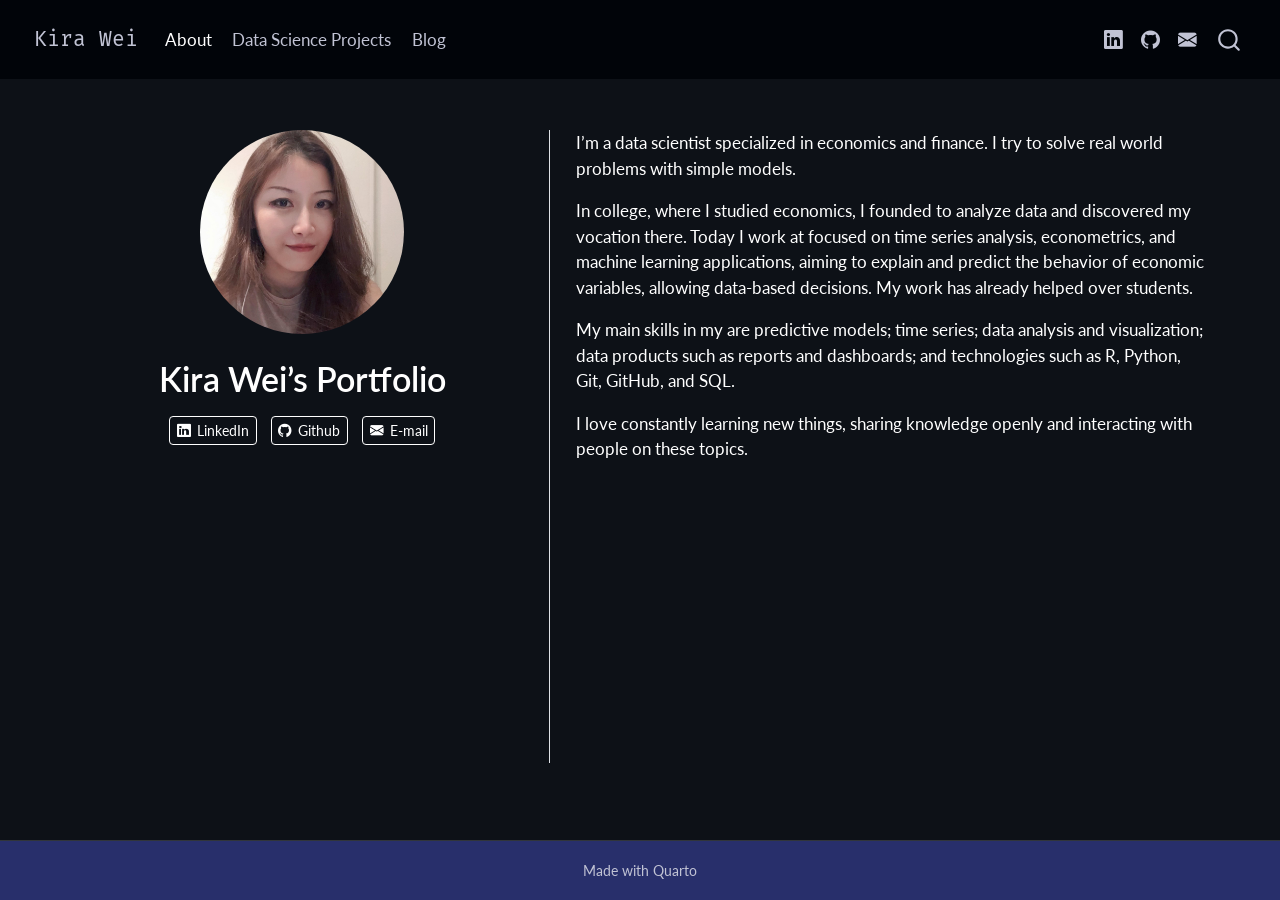
==== docs/index.html @ 777007a1 "initial commit of quarto website" ====
<!DOCTYPE html>
<html xmlns="http://www.w3.org/1999/xhtml" lang="en" xml:lang="en"><head>

<meta charset="utf-8">
<meta name="generator" content="quarto-1.8.25">

<meta name="viewport" content="width=device-width, initial-scale=1.0, user-scalable=yes">

<meta name="author" content="">

<title>Fernando da Silva — Portfolio and blog of a half Data Scientist half Macroeconomist – Kira Wei</title>
<style>
code{white-space: pre-wrap;}
span.smallcaps{font-variant: small-caps;}
div.columns{display: flex; gap: min(4vw, 1.5em);}
div.column{flex: auto; overflow-x: auto;}
div.hanging-indent{margin-left: 1.5em; text-indent: -1.5em;}
ul.task-list{list-style: none;}
ul.task-list li input[type="checkbox"] {
  width: 0.8em;
  margin: 0 0.8em 0.2em -1em; /* quarto-specific, see https://github.com/quarto-dev/quarto-cli/issues/4556 */ 
  vertical-align: middle;
}
</style>


<script src="site_libs/quarto-nav/quarto-nav.js"></script>
<script src="site_libs/quarto-nav/headroom.min.js"></script>
<script src="site_libs/clipboard/clipboard.min.js"></script>
<script src="site_libs/quarto-search/autocomplete.umd.js"></script>
<script src="site_libs/quarto-search/fuse.min.js"></script>
<script src="site_libs/quarto-search/quarto-search.js"></script>
<meta name="quarto:offset" content="./">
<link href="./images/kirawei.png" rel="icon" type="image/png">
<script src="site_libs/quarto-html/quarto.js" type="module"></script>
<script src="site_libs/quarto-html/tabsets/tabsets.js" type="module"></script>
<script src="site_libs/quarto-html/axe/axe-check.js" type="module"></script>
<script src="site_libs/quarto-html/popper.min.js"></script>
<script src="site_libs/quarto-html/tippy.umd.min.js"></script>
<link href="site_libs/quarto-html/tippy.css" rel="stylesheet">
<link href="site_libs/quarto-html/quarto-syntax-highlighting-dark-e1acd5637c463893ad826fee27f89eaf.css" rel="stylesheet" id="quarto-text-highlighting-styles">
<script src="site_libs/bootstrap/bootstrap.min.js"></script>
<link href="site_libs/bootstrap/bootstrap-icons.css" rel="stylesheet">
<link href="site_libs/bootstrap/bootstrap-3260d866896717bf08a0df898a0d5767.min.css" rel="stylesheet" append-hash="true" id="quarto-bootstrap" data-mode="dark">
<script id="quarto-search-options" type="application/json">{
  "location": "navbar",
  "copy-button": false,
  "collapse-after": 3,
  "panel-placement": "end",
  "type": "overlay",
  "limit": 50,
  "keyboard-shortcut": [
    "f",
    "/",
    "s"
  ],
  "show-item-context": false,
  "language": {
    "search-no-results-text": "No results",
    "search-matching-documents-text": "matching documents",
    "search-copy-link-title": "Copy link to search",
    "search-hide-matches-text": "Hide additional matches",
    "search-more-match-text": "more match in this document",
    "search-more-matches-text": "more matches in this document",
    "search-clear-button-title": "Clear",
    "search-text-placeholder": "",
    "search-detached-cancel-button-title": "Cancel",
    "search-submit-button-title": "Submit",
    "search-label": "Search"
  }
}</script>


<link rel="stylesheet" href="styles/css/styles.css">
<meta property="og:title" content="Fernando da Silva — Portfolio and blog of a half Data Scientist half Macroeconomist">
<meta property="og:image" content="https://fortietwo.com/images/kirawei.png">
<meta property="og:site_name" content="Kira Wei">
<meta property="og:image:height" content="800">
<meta property="og:image:width" content="800">
</head>

<body class="nav-fixed quarto-light">

<div id="quarto-search-results"></div>
  <header id="quarto-header" class="headroom fixed-top">
    <nav class="navbar navbar-expand-lg " data-bs-theme="dark">
      <div class="navbar-container container-fluid">
      <div class="navbar-brand-container mx-auto">
    <a href="./index.html" class="navbar-brand navbar-brand-logo">
    </a>
    <a class="navbar-brand" href="./index.html">
    <span class="navbar-title">Kira Wei</span>
    </a>
  </div>
            <div id="quarto-search" class="" title="Search"></div>
          <button class="navbar-toggler" type="button" data-bs-toggle="collapse" data-bs-target="#navbarCollapse" aria-controls="navbarCollapse" role="menu" aria-expanded="false" aria-label="Toggle navigation" onclick="if (window.quartoToggleHeadroom) { window.quartoToggleHeadroom(); }">
  <span class="navbar-toggler-icon"></span>
</button>
          <div class="collapse navbar-collapse" id="navbarCollapse">
            <ul class="navbar-nav navbar-nav-scroll me-auto">
  <li class="nav-item">
    <a class="nav-link active" href="./index.html" aria-current="page"> 
<span class="menu-text">About</span></a>
  </li>  
  <li class="nav-item">
    <a class="nav-link" href="./projects.html"> 
<span class="menu-text">Data Science Projects</span></a>
  </li>  
  <li class="nav-item">
    <a class="nav-link" href="./projects.html"> 
<span class="menu-text">Blog</span></a>
  </li>  
</ul>
            <ul class="navbar-nav navbar-nav-scroll ms-auto">
  <li class="nav-item compact">
    <a class="nav-link" href="https://www.linkedin.com/in/mengjiawei/"> <i class="bi bi-linkedin" role="img">
</i> 
<span class="menu-text"></span></a>
  </li>  
  <li class="nav-item compact">
    <a class="nav-link" href="https://github.com/kirawei2025"> <i class="bi bi-github" role="img">
</i> 
<span class="menu-text"></span></a>
  </li>  
  <li class="nav-item compact">
    <a class="nav-link" href="mailto:kiraofsimon@gmail.com"> <i class="bi bi-envelope-fill" role="img">
</i> 
<span class="menu-text"></span></a>
  </li>  
</ul>
          </div> <!-- /navcollapse -->
            <div class="quarto-navbar-tools">
</div>
      </div> <!-- /container-fluid -->
    </nav>
</header>
<!-- content -->
<div id="quarto-content" class="quarto-container page-columns page-rows-contents page-layout-full page-navbar">
<!-- sidebar -->
<!-- margin-sidebar -->
    
<!-- main -->
<div class="quarto-about-trestles column-page">
  <div class="about-entity">
    <img src="images/kirawei.png" class="about-image
  round " style="height: 12em; width: 12em;">
<header id="title-block-header" class="quarto-title-block default">
<div class="quarto-title">
<h1 class="title">Kira Wei’s Portfolio</h1>
</div>
<div class="quarto-title-meta column-page">
  </div>
</header>
    <div class="about-links">
  <a href="https://www.linkedin.com/in/mengjiawei/" class="about-link" rel="" target="">
    <i class="bi bi-linkedin"></i>
     <span class="about-link-text">LinkedIn</span>
  </a>
  <a href="https://github.com/kirawei2025" class="about-link" rel="" target="">
    <i class="bi bi-github"></i>
     <span class="about-link-text">Github</span>
  </a>
  <a href="mailto:kiraofsimon@gmail.com" class="about-link" rel="" target="">
    <i class="bi bi-envelope-fill"></i>
     <span class="about-link-text">E-mail</span>
  </a>
</div>
  </div>
  <div class="about-contents"><main class="content column-page" id="quarto-document-content">
<div id="abouten">
<p>I’m a data scientist specialized in economics and finance. I try to solve real world problems with simple models.</p>
<p>In college, where I studied economics, I founded to analyze data and discovered my vocation there. Today I work at focused on time series analysis, econometrics, and machine learning applications, aiming to explain and predict the behavior of economic variables, allowing data-based decisions. My work has already helped over students.</p>
<p>My main skills in my are predictive models; time series; data analysis and visualization; data products such as reports and dashboards; and technologies such as R, Python, Git, GitHub, and SQL.</p>
<p>I love constantly learning new things, sharing knowledge openly and interacting with people on these topics.</p>
</div>
<script src="styles/js/txt-animate.js"></script>
<script src="styles/js/txt-showhide.js"></script>


</main></div>
</div>
 <!-- /main -->
<script id="quarto-html-after-body" type="application/javascript">
  window.document.addEventListener("DOMContentLoaded", function (event) {
    const isCodeAnnotation = (el) => {
      for (const clz of el.classList) {
        if (clz.startsWith('code-annotation-')) {                     
          return true;
        }
      }
      return false;
    }
    const onCopySuccess = function(e) {
      // button target
      const button = e.trigger;
      // don't keep focus
      button.blur();
      // flash "checked"
      button.classList.add('code-copy-button-checked');
      var currentTitle = button.getAttribute("title");
      button.setAttribute("title", "Copied!");
      let tooltip;
      if (window.bootstrap) {
        button.setAttribute("data-bs-toggle", "tooltip");
        button.setAttribute("data-bs-placement", "left");
        button.setAttribute("data-bs-title", "Copied!");
        tooltip = new bootstrap.Tooltip(button, 
          { trigger: "manual", 
            customClass: "code-copy-button-tooltip",
            offset: [0, -8]});
        tooltip.show();    
      }
      setTimeout(function() {
        if (tooltip) {
          tooltip.hide();
          button.removeAttribute("data-bs-title");
          button.removeAttribute("data-bs-toggle");
          button.removeAttribute("data-bs-placement");
        }
        button.setAttribute("title", currentTitle);
        button.classList.remove('code-copy-button-checked');
      }, 1000);
      // clear code selection
      e.clearSelection();
    }
    const getTextToCopy = function(trigger) {
      const outerScaffold = trigger.parentElement.cloneNode(true);
      const codeEl = outerScaffold.querySelector('code');
      for (const childEl of codeEl.children) {
        if (isCodeAnnotation(childEl)) {
          childEl.remove();
        }
      }
      return codeEl.innerText;
    }
    const clipboard = new window.ClipboardJS('.code-copy-button:not([data-in-quarto-modal])', {
      text: getTextToCopy
    });
    clipboard.on('success', onCopySuccess);
    if (window.document.getElementById('quarto-embedded-source-code-modal')) {
      const clipboardModal = new window.ClipboardJS('.code-copy-button[data-in-quarto-modal]', {
        text: getTextToCopy,
        container: window.document.getElementById('quarto-embedded-source-code-modal')
      });
      clipboardModal.on('success', onCopySuccess);
    }
      var localhostRegex = new RegExp(/^(?:http|https):\/\/localhost\:?[0-9]*\//);
      var mailtoRegex = new RegExp(/^mailto:/);
        var filterRegex = new RegExp("^(?:http:|https:)\/\/(www\.)?fortietwo\.com");
      var isInternal = (href) => {
          return filterRegex.test(href) || localhostRegex.test(href) || mailtoRegex.test(href);
      }
      // Inspect non-navigation links and adorn them if external
     var links = window.document.querySelectorAll('a[href]:not(.nav-link):not(.navbar-brand):not(.toc-action):not(.sidebar-link):not(.sidebar-item-toggle):not(.pagination-link):not(.no-external):not([aria-hidden]):not(.dropdown-item):not(.quarto-navigation-tool):not(.about-link)');
      for (var i=0; i<links.length; i++) {
        const link = links[i];
        if (!isInternal(link.href)) {
          // undo the damage that might have been done by quarto-nav.js in the case of
          // links that we want to consider external
          if (link.dataset.originalHref !== undefined) {
            link.href = link.dataset.originalHref;
          }
            // target, if specified
            link.setAttribute("target", "_blank");
            if (link.getAttribute("rel") === null) {
              link.setAttribute("rel", "noopener");
            }
        }
      }
    function tippyHover(el, contentFn, onTriggerFn, onUntriggerFn) {
      const config = {
        allowHTML: true,
        maxWidth: 500,
        delay: 100,
        arrow: false,
        appendTo: function(el) {
            return el.parentElement;
        },
        interactive: true,
        interactiveBorder: 10,
        theme: 'quarto',
        placement: 'bottom-start',
      };
      if (contentFn) {
        config.content = contentFn;
      }
      if (onTriggerFn) {
        config.onTrigger = onTriggerFn;
      }
      if (onUntriggerFn) {
        config.onUntrigger = onUntriggerFn;
      }
      window.tippy(el, config); 
    }
    const noterefs = window.document.querySelectorAll('a[role="doc-noteref"]');
    for (var i=0; i<noterefs.length; i++) {
      const ref = noterefs[i];
      tippyHover(ref, function() {
        // use id or data attribute instead here
        let href = ref.getAttribute('data-footnote-href') || ref.getAttribute('href');
        try { href = new URL(href).hash; } catch {}
        const id = href.replace(/^#\/?/, "");
        const note = window.document.getElementById(id);
        if (note) {
          return note.innerHTML;
        } else {
          return "";
        }
      });
    }
    const xrefs = window.document.querySelectorAll('a.quarto-xref');
    const processXRef = (id, note) => {
      // Strip column container classes
      const stripColumnClz = (el) => {
        el.classList.remove("page-full", "page-columns");
        if (el.children) {
          for (const child of el.children) {
            stripColumnClz(child);
          }
        }
      }
      stripColumnClz(note)
      if (id === null || id.startsWith('sec-')) {
        // Special case sections, only their first couple elements
        const container = document.createElement("div");
        if (note.children && note.children.length > 2) {
          container.appendChild(note.children[0].cloneNode(true));
          for (let i = 1; i < note.children.length; i++) {
            const child = note.children[i];
            if (child.tagName === "P" && child.innerText === "") {
              continue;
            } else {
              container.appendChild(child.cloneNode(true));
              break;
            }
          }
          if (window.Quarto?.typesetMath) {
            window.Quarto.typesetMath(container);
          }
          return container.innerHTML
        } else {
          if (window.Quarto?.typesetMath) {
            window.Quarto.typesetMath(note);
          }
          return note.innerHTML;
        }
      } else {
        // Remove any anchor links if they are present
        const anchorLink = note.querySelector('a.anchorjs-link');
        if (anchorLink) {
          anchorLink.remove();
        }
        if (window.Quarto?.typesetMath) {
          window.Quarto.typesetMath(note);
        }
        if (note.classList.contains("callout")) {
          return note.outerHTML;
        } else {
          return note.innerHTML;
        }
      }
    }
    for (var i=0; i<xrefs.length; i++) {
      const xref = xrefs[i];
      tippyHover(xref, undefined, function(instance) {
        instance.disable();
        let url = xref.getAttribute('href');
        let hash = undefined; 
        if (url.startsWith('#')) {
          hash = url;
        } else {
          try { hash = new URL(url).hash; } catch {}
        }
        if (hash) {
          const id = hash.replace(/^#\/?/, "");
          const note = window.document.getElementById(id);
          if (note !== null) {
            try {
              const html = processXRef(id, note.cloneNode(true));
              instance.setContent(html);
            } finally {
              instance.enable();
              instance.show();
            }
          } else {
            // See if we can fetch this
            fetch(url.split('#')[0])
            .then(res => res.text())
            .then(html => {
              const parser = new DOMParser();
              const htmlDoc = parser.parseFromString(html, "text/html");
              const note = htmlDoc.getElementById(id);
              if (note !== null) {
                const html = processXRef(id, note);
                instance.setContent(html);
              } 
            }).finally(() => {
              instance.enable();
              instance.show();
            });
          }
        } else {
          // See if we can fetch a full url (with no hash to target)
          // This is a special case and we should probably do some content thinning / targeting
          fetch(url)
          .then(res => res.text())
          .then(html => {
            const parser = new DOMParser();
            const htmlDoc = parser.parseFromString(html, "text/html");
            const note = htmlDoc.querySelector('main.content');
            if (note !== null) {
              // This should only happen for chapter cross references
              // (since there is no id in the URL)
              // remove the first header
              if (note.children.length > 0 && note.children[0].tagName === "HEADER") {
                note.children[0].remove();
              }
              const html = processXRef(null, note);
              instance.setContent(html);
            } 
          }).finally(() => {
            instance.enable();
            instance.show();
          });
        }
      }, function(instance) {
      });
    }
        let selectedAnnoteEl;
        const selectorForAnnotation = ( cell, annotation) => {
          let cellAttr = 'data-code-cell="' + cell + '"';
          let lineAttr = 'data-code-annotation="' +  annotation + '"';
          const selector = 'span[' + cellAttr + '][' + lineAttr + ']';
          return selector;
        }
        const selectCodeLines = (annoteEl) => {
          const doc = window.document;
          const targetCell = annoteEl.getAttribute("data-target-cell");
          const targetAnnotation = annoteEl.getAttribute("data-target-annotation");
          const annoteSpan = window.document.querySelector(selectorForAnnotation(targetCell, targetAnnotation));
          const lines = annoteSpan.getAttribute("data-code-lines").split(",");
          const lineIds = lines.map((line) => {
            return targetCell + "-" + line;
          })
          let top = null;
          let height = null;
          let parent = null;
          if (lineIds.length > 0) {
              //compute the position of the single el (top and bottom and make a div)
              const el = window.document.getElementById(lineIds[0]);
              top = el.offsetTop;
              height = el.offsetHeight;
              parent = el.parentElement.parentElement;
            if (lineIds.length > 1) {
              const lastEl = window.document.getElementById(lineIds[lineIds.length - 1]);
              const bottom = lastEl.offsetTop + lastEl.offsetHeight;
              height = bottom - top;
            }
            if (top !== null && height !== null && parent !== null) {
              // cook up a div (if necessary) and position it 
              let div = window.document.getElementById("code-annotation-line-highlight");
              if (div === null) {
                div = window.document.createElement("div");
                div.setAttribute("id", "code-annotation-line-highlight");
                div.style.position = 'absolute';
                parent.appendChild(div);
              }
              div.style.top = top - 2 + "px";
              div.style.height = height + 4 + "px";
              div.style.left = 0;
              let gutterDiv = window.document.getElementById("code-annotation-line-highlight-gutter");
              if (gutterDiv === null) {
                gutterDiv = window.document.createElement("div");
                gutterDiv.setAttribute("id", "code-annotation-line-highlight-gutter");
                gutterDiv.style.position = 'absolute';
                const codeCell = window.document.getElementById(targetCell);
                const gutter = codeCell.querySelector('.code-annotation-gutter');
                gutter.appendChild(gutterDiv);
              }
              gutterDiv.style.top = top - 2 + "px";
              gutterDiv.style.height = height + 4 + "px";
            }
            selectedAnnoteEl = annoteEl;
          }
        };
        const unselectCodeLines = () => {
          const elementsIds = ["code-annotation-line-highlight", "code-annotation-line-highlight-gutter"];
          elementsIds.forEach((elId) => {
            const div = window.document.getElementById(elId);
            if (div) {
              div.remove();
            }
          });
          selectedAnnoteEl = undefined;
        };
          // Handle positioning of the toggle
      window.addEventListener(
        "resize",
        throttle(() => {
          elRect = undefined;
          if (selectedAnnoteEl) {
            selectCodeLines(selectedAnnoteEl);
          }
        }, 10)
      );
      function throttle(fn, ms) {
      let throttle = false;
      let timer;
        return (...args) => {
          if(!throttle) { // first call gets through
              fn.apply(this, args);
              throttle = true;
          } else { // all the others get throttled
              if(timer) clearTimeout(timer); // cancel #2
              timer = setTimeout(() => {
                fn.apply(this, args);
                timer = throttle = false;
              }, ms);
          }
        };
      }
        // Attach click handler to the DT
        const annoteDls = window.document.querySelectorAll('dt[data-target-cell]');
        for (const annoteDlNode of annoteDls) {
          annoteDlNode.addEventListener('click', (event) => {
            const clickedEl = event.target;
            if (clickedEl !== selectedAnnoteEl) {
              unselectCodeLines();
              const activeEl = window.document.querySelector('dt[data-target-cell].code-annotation-active');
              if (activeEl) {
                activeEl.classList.remove('code-annotation-active');
              }
              selectCodeLines(clickedEl);
              clickedEl.classList.add('code-annotation-active');
            } else {
              // Unselect the line
              unselectCodeLines();
              clickedEl.classList.remove('code-annotation-active');
            }
          });
        }
    const findCites = (el) => {
      const parentEl = el.parentElement;
      if (parentEl) {
        const cites = parentEl.dataset.cites;
        if (cites) {
          return {
            el,
            cites: cites.split(' ')
          };
        } else {
          return findCites(el.parentElement)
        }
      } else {
        return undefined;
      }
    };
    var bibliorefs = window.document.querySelectorAll('a[role="doc-biblioref"]');
    for (var i=0; i<bibliorefs.length; i++) {
      const ref = bibliorefs[i];
      const citeInfo = findCites(ref);
      if (citeInfo) {
        tippyHover(citeInfo.el, function() {
          var popup = window.document.createElement('div');
          citeInfo.cites.forEach(function(cite) {
            var citeDiv = window.document.createElement('div');
            citeDiv.classList.add('hanging-indent');
            citeDiv.classList.add('csl-entry');
            var biblioDiv = window.document.getElementById('ref-' + cite);
            if (biblioDiv) {
              citeDiv.innerHTML = biblioDiv.innerHTML;
            }
            popup.appendChild(citeDiv);
          });
          return popup.innerHTML;
        });
      }
    }
  });
  </script>
</div> <!-- /content -->
<footer class="footer">
  <div class="nav-footer">
    <div class="nav-footer-left">
      &nbsp;
    </div>   
    <div class="nav-footer-center">
<p>Made with&nbsp;<a href="https://quarto.org/">Quarto</a></p>
</div>
    <div class="nav-footer-right">
      &nbsp;
    </div>
  </div>
</footer>




</body></html>
---- docs/site_libs/quarto-html/tippy.css ----
.tippy-box[data-animation=fade][data-state=hidden]{opacity:0}[data-tippy-root]{max-width:calc(100vw - 10px)}.tippy-box{position:relative;background-color:#333;color:#fff;border-radius:4px;font-size:14px;line-height:1.4;white-space:normal;outline:0;transition-property:transform,visibility,opacity}.tippy-box[data-placement^=top]>.tippy-arrow{bottom:0}.tippy-box[data-placement^=top]>.tippy-arrow:before{bottom:-7px;left:0;border-width:8px 8px 0;border-top-color:initial;transform-origin:center top}.tippy-box[data-placement^=bottom]>.tippy-arrow{top:0}.tippy-box[data-placement^=bottom]>.tippy-arrow:before{top:-7px;left:0;border-width:0 8px 8px;border-bottom-color:initial;transform-origin:center bottom}.tippy-box[data-placement^=left]>.tippy-arrow{right:0}.tippy-box[data-placement^=left]>.tippy-arrow:before{border-width:8px 0 8px 8px;border-left-color:initial;right:-7px;transform-origin:center left}.tippy-box[data-placement^=right]>.tippy-arrow{left:0}.tippy-box[data-placement^=right]>.tippy-arrow:before{left:-7px;border-width:8px 8px 8px 0;border-right-color:initial;transform-origin:center right}.tippy-box[data-inertia][data-state=visible]{transition-timing-function:cubic-bezier(.54,1.5,.38,1.11)}.tippy-arrow{width:16px;height:16px;color:#333}.tippy-arrow:before{content:"";position:absolute;border-color:transparent;border-style:solid}.tippy-content{position:relative;padding:5px 9px;z-index:1}
---- docs/site_libs/quarto-html/quarto-syntax-highlighting-dark-e1acd5637c463893ad826fee27f89eaf.css ----
/* quarto syntax highlight colors */
:root {
  --quarto-hl-al-color: #e85848;
  --quarto-hl-an-color: #ad7fa8;
  --quarto-hl-at-color: #ad7fa8;
  --quarto-hl-bn-color: #edd400;
  --quarto-hl-bu-color: #729fcf;
  --quarto-hl-ch-color: #ce5c00;
  --quarto-hl-co-color: #30a100;
  --quarto-hl-cv-color: #ad7fa8;
  --quarto-hl-cn-color: #edd400;
  --quarto-hl-cf-color: #ffffff;
  --quarto-hl-dt-color: #508ed8;
  --quarto-hl-dv-color: #edd400;
  --quarto-hl-do-color: #4e9a06;
  --quarto-hl-er-color: #e85848;
  --quarto-hl-ex-color: #508ed8;
  --quarto-hl-fl-color: #ce5c00;
  --quarto-hl-fu-color: #729fcf;
  --quarto-hl-im-color: #ad7fa8;
  --quarto-hl-in-color: #c0a25f;
  --quarto-hl-kw-color: #ffffff;
  --quarto-hl-op-color: #eeeeec;
  --quarto-hl-pp-color: #ad7fa8;
  --quarto-hl-re-color: #508ed8;
  --quarto-hl-sc-color: #ce5c00;
  --quarto-hl-ss-color: #fce94f;
  --quarto-hl-st-color: #edd400;
  --quarto-hl-va-color: #ce5c00;
  --quarto-hl-vs-color: #c4a000;
  --quarto-hl-wa-color: #e85848;
}

/* other quarto variables */
:root {
  --quarto-font-monospace: SFMono-Regular, Menlo, Monaco, Consolas, "Liberation Mono", "Courier New", monospace;
}

/* syntax highlight based on Pandoc's rules */
pre > code.sourceCode > span {
  color: #d3d7c1;
}

code.sourceCode > span {
  color: #d3d7c1;
}

div.sourceCode,
div.sourceCode pre.sourceCode {
  color: #d3d7c1;
}

/* Normal */
code span {
  color: #d3d7c1;
}

/* Alert */
code span.al {
  background-color: #451e1a;
  font-weight: bold;
  color: #e85848;
}

/* Annotation */
code span.an {
  color: #ad7fa8;
}

/* Attribute */
code span.at {
  color: #ad7fa8;
}

/* BaseN */
code span.bn {
  color: #edd400;
}

/* BuiltIn */
code span.bu {
  color: #729fcf;
}

/* ControlFlow */
code span.cf {
  font-weight: bold;
  color: #ffffff;
}

/* Char */
code span.ch {
  color: #ce5c00;
}

/* Constant */
code span.cn {
  font-weight: bold;
  color: #edd400;
}

/* Comment */
code span.co {
  color: #30a100;
}

/* CommentVar */
code span.cv {
  color: #ad7fa8;
}

/* Documentation */
code span.do {
  color: #4e9a06;
}

/* DataType */
code span.dt {
  color: #508ed8;
}

/* DecVal */
code span.dv {
  color: #edd400;
}

/* Error */
code span.er {
  color: #e85848;
  text-decoration: underline;
}

/* Extension */
code span.ex {
  font-weight: bold;
  color: #508ed8;
}

/* Float */
code span.fl {
  color: #ce5c00;
}

/* Function */
code span.fu {
  font-weight: bold;
  color: #729fcf;
}

/* Import */
code span.im {
  color: #ad7fa8;
}

/* Information */
code span.in {
  color: #c0a25f;
}

/* Keyword */
code span.kw {
  font-weight: bold;
  color: #ffffff;
}

/* Operator */
code span.op {
  color: #eeeeec;
}

/* Preprocessor */
code span.pp {
  color: #ad7fa8;
}

/* RegionMarker */
code span.re {
  background-color: #1c2c3f;
  color: #508ed8;
}

/* SpecialChar */
code span.sc {
  color: #ce5c00;
}

/* SpecialString */
code span.ss {
  color: #fce94f;
}

/* String */
code span.st {
  color: #edd400;
}

/* Variable */
code span.va {
  color: #ce5c00;
}

/* VerbatimString */
code span.vs {
  color: #c4a000;
}

/* Warning */
code span.wa {
  color: #e85848;
}

.prevent-inlining {
  content: "</";
}

/*# sourceMappingURL=8b79ed34e9db592ff1b5c858800078a1.css.map */
---- docs/styles/css/styles.css ----
/* css styles */

/* Fonts */
@import url('https://fonts.googleapis.com/css2?family=Lato');
@import url('https://fonts.googleapis.com/css2?family=Fira+Mono');

/* Navbar */
.navbar-brand{
  font-family: "Fira Mono";
}

/* Footer */
.nav-footer {
    display: flex;
    flex-direction: row;
    flex-wrap: wrap;
    justify-content: space-between;
    align-items: center;
    text-align: center;
    padding-top: .5rem;
    padding-bottom: .5rem;
    background-color: #282f6b;
}
.nav-footer-center {
    flex: 1 1 0px;
    min-height: auto;
    text-align: center;
}

/* CV page iframe style */
.embed-container {
    position: relative;
    padding-bottom: 100%;
    height: 0;
    overflow: hidden;
    max-width: 100%;
}
.embed-container iframe,
.embed-container object,
.embed-container embed {
    position: absolute;
    top: 0;
    left: 0;
    width: 100%;
    height: 100%;
}

/* Portfolio page card style */
.portfolio-card {
  color: var(--bs-body-color);
  background-color: #dee2e6;
  margin-bottom: 1em;
  border: 0;
}
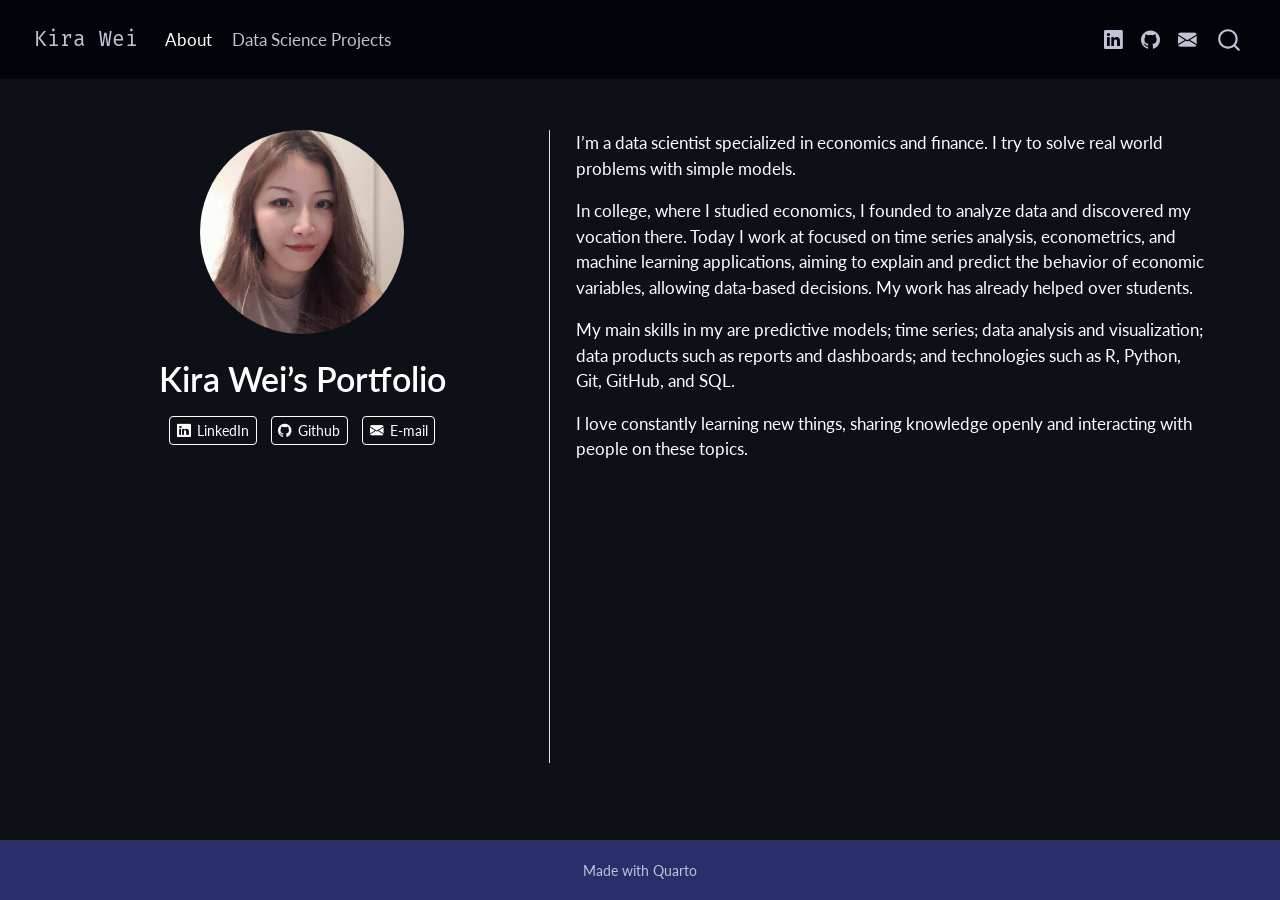
==== commit 71b231fa: "update website title" ====
--- a/docs/index.html
+++ b/docs/index.html
@@ -8,7 +8,7 @@
 
 <meta name="author" content="">
 
-<title>Fernando da Silva — Portfolio and blog of a half Data Scientist half Macroeconomist – Kira Wei</title>
+<title>Kira Wei Website – Kira Wei</title>
 <style>
 code{white-space: pre-wrap;}
 span.smallcaps{font-variant: small-caps;}
@@ -72,7 +72,7 @@
 
 
 <link rel="stylesheet" href="styles/css/styles.css">
-<meta property="og:title" content="Fernando da Silva — Portfolio and blog of a half Data Scientist half Macroeconomist">
+<meta property="og:title" content="Kira Wei Website">
 <meta property="og:image" content="https://fortietwo.com/images/kirawei.png">
 <meta property="og:site_name" content="Kira Wei">
 <meta property="og:image:height" content="800">
@@ -105,10 +105,6 @@
   <li class="nav-item">
     <a class="nav-link" href="./projects.html"> 
 <span class="menu-text">Data Science Projects</span></a>
-  </li>  
-  <li class="nav-item">
-    <a class="nav-link" href="./projects.html"> 
-<span class="menu-text">Blog</span></a>
   </li>  
 </ul>
             <ul class="navbar-nav navbar-nav-scroll ms-auto">
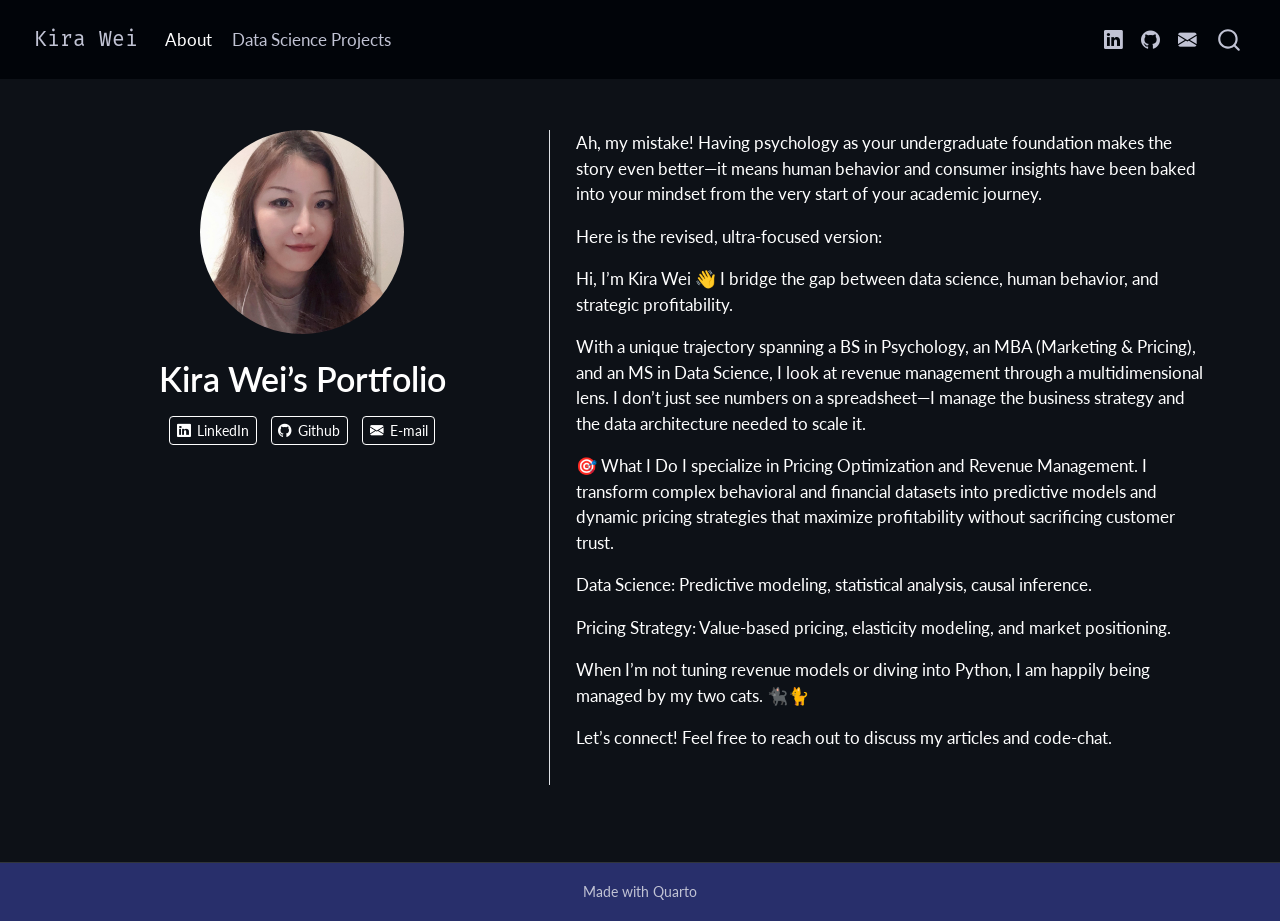
==== commit 204a5a79: "update index.qmd" ====
--- a/docs/index.html
+++ b/docs/index.html
@@ -8,7 +8,7 @@
 
 <meta name="author" content="">
 
-<title>Kira Wei Website – Kira Wei</title>
+<title>Kira Wei’s Portfolio – Kira Wei</title>
 <style>
 code{white-space: pre-wrap;}
 span.smallcaps{font-variant: small-caps;}
@@ -72,7 +72,7 @@
 
 
 <link rel="stylesheet" href="styles/css/styles.css">
-<meta property="og:title" content="Kira Wei Website">
+<meta property="og:title" content="Kira Wei’s Portfolio – Kira Wei">
 <meta property="og:image" content="https://fortietwo.com/images/kirawei.png">
 <meta property="og:site_name" content="Kira Wei">
 <meta property="og:image:height" content="800">
@@ -164,10 +164,15 @@
   </div>
   <div class="about-contents"><main class="content column-page" id="quarto-document-content">
 <div id="abouten">
-<p>I’m a data scientist specialized in economics and finance. I try to solve real world problems with simple models.</p>
-<p>In college, where I studied economics, I founded to analyze data and discovered my vocation there. Today I work at focused on time series analysis, econometrics, and machine learning applications, aiming to explain and predict the behavior of economic variables, allowing data-based decisions. My work has already helped over students.</p>
-<p>My main skills in my are predictive models; time series; data analysis and visualization; data products such as reports and dashboards; and technologies such as R, Python, Git, GitHub, and SQL.</p>
-<p>I love constantly learning new things, sharing knowledge openly and interacting with people on these topics.</p>
+<p>Ah, my mistake! Having psychology as your undergraduate foundation makes the story even better—it means human behavior and consumer insights have been baked into your mindset from the very start of your academic journey.</p>
+<p>Here is the revised, ultra-focused version:</p>
+<p>Hi, I’m Kira Wei 👋 I bridge the gap between data science, human behavior, and strategic profitability.</p>
+<p>With a unique trajectory spanning a BS in Psychology, an MBA (Marketing &amp; Pricing), and an MS in Data Science, I look at revenue management through a multidimensional lens. I don’t just see numbers on a spreadsheet—I manage the business strategy and the data architecture needed to scale it.</p>
+<p>🎯 What I Do I specialize in Pricing Optimization and Revenue Management. I transform complex behavioral and financial datasets into predictive models and dynamic pricing strategies that maximize profitability without sacrificing customer trust.</p>
+<p>Data Science: Predictive modeling, statistical analysis, causal inference.</p>
+<p>Pricing Strategy: Value-based pricing, elasticity modeling, and market positioning.</p>
+<p>When I’m not tuning revenue models or diving into Python, I am happily being managed by my two cats. 🐈‍⬛🐈</p>
+<p>Let’s connect! Feel free to reach out to discuss my articles and code-chat.</p>
 </div>
 <script src="styles/js/txt-animate.js"></script>
 <script src="styles/js/txt-showhide.js"></script>
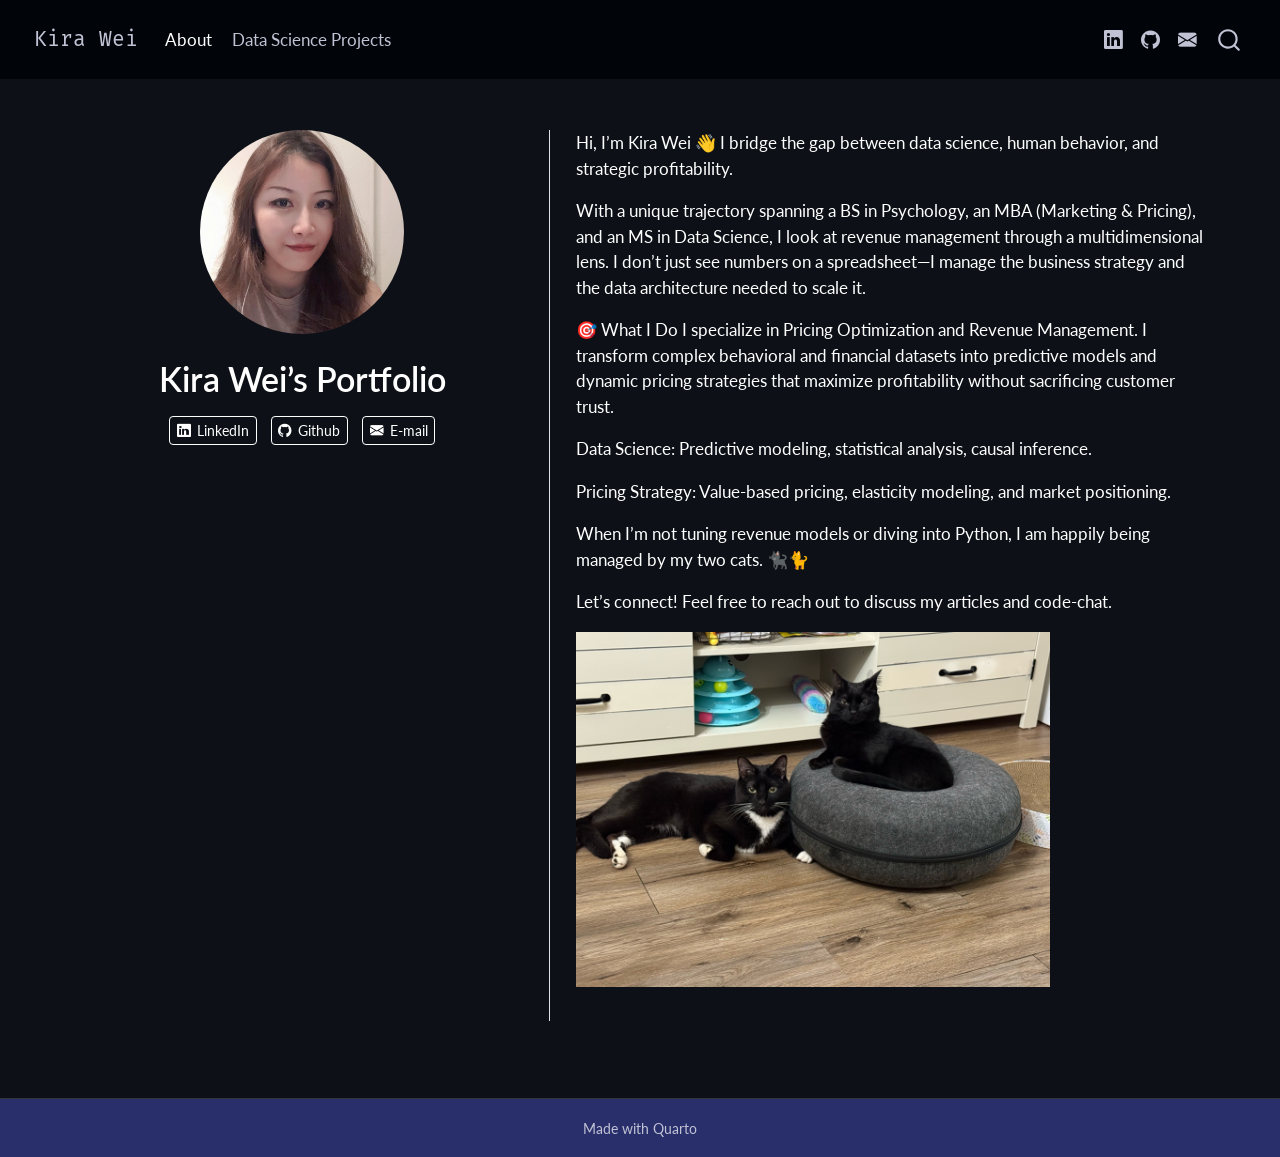
==== commit a5340993: "update" ====
--- a/docs/index.html
+++ b/docs/index.html
@@ -164,8 +164,6 @@
   </div>
   <div class="about-contents"><main class="content column-page" id="quarto-document-content">
 <div id="abouten">
-<p>Ah, my mistake! Having psychology as your undergraduate foundation makes the story even better—it means human behavior and consumer insights have been baked into your mindset from the very start of your academic journey.</p>
-<p>Here is the revised, ultra-focused version:</p>
 <p>Hi, I’m Kira Wei 👋 I bridge the gap between data science, human behavior, and strategic profitability.</p>
 <p>With a unique trajectory spanning a BS in Psychology, an MBA (Marketing &amp; Pricing), and an MS in Data Science, I look at revenue management through a multidimensional lens. I don’t just see numbers on a spreadsheet—I manage the business strategy and the data architecture needed to scale it.</p>
 <p>🎯 What I Do I specialize in Pricing Optimization and Revenue Management. I transform complex behavioral and financial datasets into predictive models and dynamic pricing strategies that maximize profitability without sacrificing customer trust.</p>
@@ -174,6 +172,7 @@
 <p>When I’m not tuning revenue models or diving into Python, I am happily being managed by my two cats. 🐈‍⬛🐈</p>
 <p>Let’s connect! Feel free to reach out to discuss my articles and code-chat.</p>
 </div>
+<p><img src="images/cat.png" class="img-fluid" style="width:75.0%"></p>
 <script src="styles/js/txt-animate.js"></script>
 <script src="styles/js/txt-showhide.js"></script>
 
